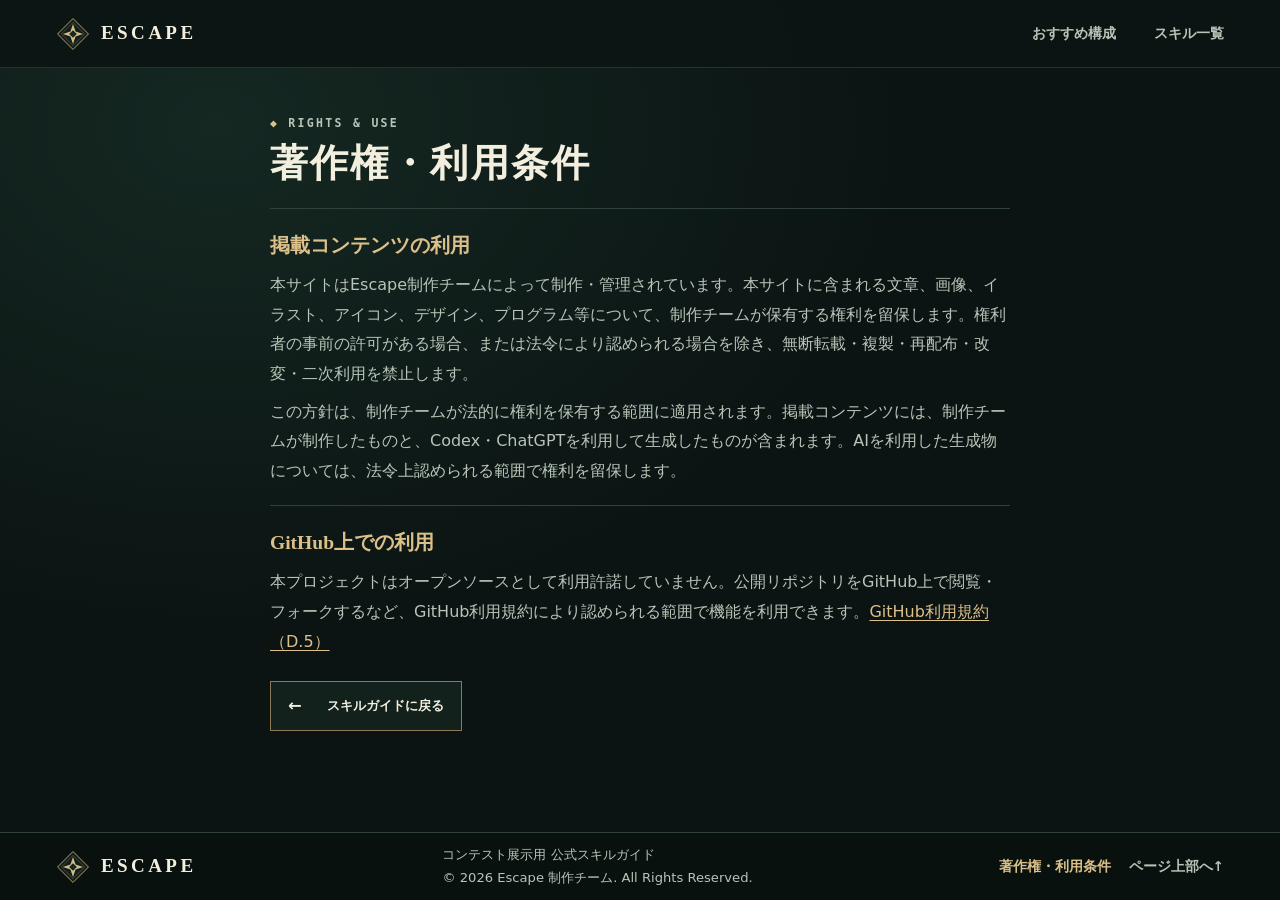
==== terms.html @ 10d90db9 "Add files via upload" ====
<!doctype html>
<html lang="ja">
<head>
  <meta charset="utf-8">
  <meta name="viewport" content="width=device-width, initial-scale=1">
  <meta name="theme-color" content="#0b1413">
  <meta name="description" content="Escape公式スキルガイドの著作権と利用条件。">
  <title>著作権・利用条件 — Escape 公式スキルガイド</title>
  <link rel="icon" href="./assets/crest.svg" type="image/svg+xml">
  <link rel="stylesheet" href="./style.css">
</head>
<body class="terms-page" id="top">
  <a class="skip-link" href="#main">本文へ移動</a>
  <header class="site-header">
    <div class="shell header-inner">
      <a class="brand" href="./index.html" aria-label="Escape 公式スキルガイドへ">
        <img src="./assets/crest.svg" alt="" width="34" height="34"><span>ESCAPE</span>
      </a>
      <nav aria-label="メインナビゲーション">
        <a href="./index.html#builds">おすすめ構成</a>
        <a href="./index.html#skills">スキル一覧</a>
      </nav>
    </div>
  </header>

  <main class="shell guide-section" id="main">
    <article class="terms-content" aria-labelledby="terms-title">
      <header class="section-heading">
        <div>
          <p class="eyebrow"><span aria-hidden="true">◆</span> RIGHTS &amp; USE</p>
          <h1 id="terms-title">著作権・利用条件</h1>
        </div>
      </header>

      <section class="terms-section" aria-labelledby="content-rights">
        <h2 id="content-rights">掲載コンテンツの利用</h2>
        <p>本サイトはEscape制作チームによって制作・管理されています。本サイトに含まれる文章、画像、イラスト、アイコン、デザイン、プログラム等について、制作チームが保有する権利を留保します。権利者の事前の許可がある場合、または法令により認められる場合を除き、無断転載・複製・再配布・改変・二次利用を禁止します。</p>
        <p>この方針は、制作チームが法的に権利を保有する範囲に適用されます。掲載コンテンツには、制作チームが制作したものと、Codex・ChatGPTを利用して生成したものが含まれます。AIを利用した生成物については、法令上認められる範囲で権利を留保します。</p>
      </section>

      <section class="terms-section" aria-labelledby="github-use">
        <h2 id="github-use">GitHub上での利用</h2>
        <p>本プロジェクトはオープンソースとして利用許諾していません。公開リポジトリをGitHub上で閲覧・フォークするなど、GitHub利用規約により認められる範囲で機能を利用できます。<a href="https://docs.github.com/en/site-policy/github-terms/github-terms-of-service#5-license-grant-to-other-users">GitHub利用規約（D.5）</a></p>
      </section>

      <a class="button secondary terms-back" href="./index.html"><span aria-hidden="true">←</span> スキルガイドに戻る</a>
    </article>
  </main>

  <footer class="site-footer">
    <div class="shell footer-inner">
      <div class="brand"><img src="./assets/crest.svg" alt="" width="34" height="34"><span>ESCAPE</span></div>
      <div class="footer-copy">
        <p>コンテスト展示用 公式スキルガイド</p>
        <p>© 2026 Escape 制作チーム. All Rights Reserved.</p>
      </div>
      <nav class="footer-links" aria-label="フッターナビゲーション">
        <a href="./terms.html" aria-current="page">著作権・利用条件</a>
        <a href="#top">ページ上部へ <span aria-hidden="true">↑</span></a>
      </nav>
    </div>
  </footer>
</body>
</html>
---- style.css ----
:root {
  color-scheme: dark;
  --ink: #0b1413;
  --surface: #13201e;
  --surface-dark: #101b19;
  --line: #30413b;
  --text: #f2efdf;
  --muted: #b9c4b8;
  --gold: #dcc08a;
  --mint: #9dd5c4;
  --serif: Georgia, "Yu Mincho", "Hiragino Mincho ProN", serif;
  --sans: system-ui, -apple-system, "Hiragino Sans", "Yu Gothic", Meiryo, sans-serif;
  font-family: var(--sans);
  background: var(--ink);
  color: var(--text);
  scroll-behavior: smooth;
  scroll-padding-top: 88px;
}

*, *::before, *::after { box-sizing: border-box; }
body {
  margin: 0;
  background: radial-gradient(ellipse at 17% 14%, #152822 0%, transparent 43rem), var(--ink);
  line-height: 1.7;
}
h1, h2, h3, p, figure { margin: 0; }
a { color: inherit; text-decoration: none; }
button, input { font: inherit; }
button { cursor: pointer; }
img { display: block; max-width: 100%; }
[hidden] { display: none !important; }
:focus-visible { outline: 2px solid #f5d597; outline-offset: 4px; }
body:has(dialog[open]) { overflow: hidden; }
.shell { width: min(1280px, calc(100% - 112px)); margin-inline: auto; }

.skip-link {
  position: fixed;
  top: 8px;
  left: 8px;
  z-index: 20;
  padding: 8px 16px;
  color: var(--ink);
  background: var(--gold);
  transform: translateY(-150%);
}
.skip-link:focus { transform: none; }
.site-header {
  position: sticky;
  top: 0;
  z-index: 10;
  background: #0b1513f5;
  border-bottom: 1px solid #b1975b37;
}
.header-inner, .footer-inner {
  display: flex;
  justify-content: space-between;
  align-items: center;
  min-height: 67px;
  gap: 20px;
}
.brand {
  display: inline-flex;
  gap: 11px;
  align-items: center;
  font-family: Georgia, serif;
  font-size: 19px;
  font-weight: bold;
  letter-spacing: .18em;
  color: var(--text);
  min-height: 44px;
}
.site-header nav { display: flex; gap: clamp(10px, 3vw, 42px); align-items: center; }
.site-header nav a, .site-footer a {
  display: inline-flex;
  align-items: center;
  min-height: 44px;
  color: var(--muted);
  font-size: .85rem;
  font-weight: 650;
  transition: color .18s;
}
.site-header nav a:hover, .site-footer a:hover { color: var(--gold); }

.hero {
  position: relative;
  display: grid;
  grid-template-columns: 1fr 1fr;
  align-items: center;
  min-height: 550px;
  isolation: isolate;
  border-bottom: 1px solid #a78c5a5c;
}
.hero-copy {
  position: relative;
  z-index: 1;
  padding: clamp(40px, 6vw, 90px) 15px clamp(36px, 4vw, 62px) 0;
  animation: enter .5s ease-out both;
}
.eyebrow {
  display: flex;
  align-items: center;
  gap: 9px;
  font-family: ui-monospace, Consolas, monospace;
  font-weight: 600;
  font-size: .72rem;
  line-height: 1.3;
  letter-spacing: .2em;
  color: var(--muted);
}
.eyebrow span { color: var(--gold); }
.kicker-line { width: 43px; height: 1px; background: #b49562a0; }
.hero h1 {
  margin: 9px 0 5px -.045em;
  font: 400 clamp(5.1rem, 10vw, 10rem)/.95 Georgia, serif;
  text-transform: uppercase;
  letter-spacing: -.045em;
  color: #faedce;
  text-shadow: 0 4px 30px #080f0cbb;
}
.hero-subtitle {
  margin: 14px 0 22px;
  color: var(--gold);
  font-family: var(--serif);
  font-weight: 650;
  font-size: clamp(1.2rem, 2.15vw, 1.65rem);
  letter-spacing: .14em;
}
.hero-subtitle span { margin-right: .18em; font-size: .7em; }
.hero-intro { color: #dce3d6; font-size: clamp(.91rem, 1.45vw, 1.04rem); line-height: 1.9; }
.hero-actions { display: flex; flex-wrap: wrap; gap: 10px; margin: 27px 0 29px; }
.button {
  min-height: 49px;
  display: inline-flex;
  align-items: center;
  gap: clamp(12px, 2vw, 26px);
  justify-content: space-between;
  padding: 10px 17px;
  border: 1px solid #b89f6f;
  font-size: .83rem;
  font-weight: 750;
  transition: background .2s, color .2s, border-color .2s;
}
.button span { font-size: 1.02rem; }
.primary { background: #dfc58f; color: #17211b; }
.primary:hover { background: #f5db9e; }
.secondary { background: #13211c; color: var(--text); border-color: #8c7955; }
.secondary:hover { background: #26352a; border-color: var(--gold); }
.hero-stats { display: flex; gap: clamp(8px, 2.6vw, 35px); color: var(--muted); }
.hero-stats > span { display: flex; align-items: baseline; gap: 7px; font-size: .72rem; white-space: nowrap; }
.hero-stats > span + span { border-left: 1px solid #ab9c663b; padding-left: clamp(8px, 1.6vw, 22px); }
.hero-stats b { font: 400 clamp(1.35rem, 2.5vw, 1.9rem)/1 Georgia, serif; color: #e9d4a5; }
.hero-art {
  position: absolute;
  inset: 0 0 0 43%;
  overflow: hidden;
  z-index: -1;
  background: #163227;
}
.hero-art img { width: 100%; height: 100%; object-fit: cover; object-position: 50% 30%; }
.hero-art::after {
  content: "";
  position: absolute;
  inset: 0;
  background: linear-gradient(90deg, #14251f 0%, #13241ed4 7%, #10201b52 28%, transparent 52%),
              linear-gradient(0deg, #0c1514ec 0%, #0c151400 33%);
}
.art-line { position: absolute; inset: 15px 15px 15px 21%; border: 1px solid #e3cca143; z-index: 1; pointer-events: none; }
.hero-art figcaption {
  position: absolute;
  bottom: 29px;
  right: 31px;
  z-index: 1;
  display: flex;
  align-items: center;
  gap: 11px;
  color: #f6e2b8;
  font: 600 .71rem/1.6 ui-monospace, Consolas, monospace;
  letter-spacing: .16em;
  text-align: left;
}
.hero-art figcaption > span:first-child { font-size: 1.7rem; font-weight: 400; }
.hero-art small { color: #cfdbce; font-size: .61rem; }
.no-script { padding-block: 20px; color: var(--gold); }

.guide-section { padding-block: 48px 43px; }
.section-heading {
  display: flex;
  justify-content: space-between;
  align-items: end;
  gap: 20px;
  margin-bottom: 21px;
}
.section-heading h2, .section-heading h1 {
  font-family: var(--serif);
  font-weight: 700;
  font-size: clamp(1.55rem, 3vw, 2.65rem);
  line-height: 1.25;
  letter-spacing: .055em;
  margin-top: 8px;
}
.section-heading > p, .build-note, .results { color: var(--muted); font-size: .85rem; }
.section-heading > p { padding-bottom: 1px; }
.build-grid { display: grid; grid-template-columns: repeat(3, minmax(0, 1fr)); gap: 14px; }
.build-card, .tactic-card {
  position: relative;
  display: flex;
  flex-direction: column;
  border: 1px solid var(--line);
  padding: clamp(16px, 2.1vw, 28px);
  background: linear-gradient(145deg, #1a2a25, #111b1a 75%);
}
.build-card { border-top-color: var(--build-color); }
.build-index {
  display: flex;
  align-items: center;
  justify-content: space-between;
  color: var(--build-color);
  font: 600 .7rem/1.1 ui-monospace, Consolas, monospace;
  letter-spacing: .18em;
  margin-bottom: 14px;
}
.build-glyph { font: 400 1.75rem/1 Georgia, serif; }
.build-label { color: var(--build-color); font-size: .76rem; font-weight: 700; letter-spacing: .08em; }
.build-card h3, .tactic-card h3 {
  margin: 4px 0 7px;
  font-family: var(--serif);
  font-size: clamp(1.2rem, 2.1vw, 1.6rem);
  letter-spacing: .045em;
}
.build-summary, .tactic-card p { color: #d4ded3; font-size: .89rem; line-height: 1.75; }
.skill-links {
  list-style: none;
  padding: 0;
  margin: 15px 0;
  display: grid;
  grid-template-columns: repeat(2, minmax(0, 1fr));
  gap: 6px;
}
.skill-link {
  display: flex;
  align-items: center;
  gap: 6px;
  height: 100%;
  min-height: 44px;
  padding: 4px 5px;
  background: #0c1715;
  border: 1px solid #34453c;
  font-size: .76rem;
  line-height: 1.3;
  font-weight: 650;
  transition: background .18s, border-color .18s;
}
.skill-link:hover { border-color: #aa986b; background: #202d25; }
.skill-icon {
  --accent: var(--gold);
  display: grid;
  place-items: center;
  width: 48px;
  height: 48px;
  flex: none;
  border: 1px solid #43524a;
  border-color: color-mix(in srgb, var(--accent), #23362d 64%);
  background: radial-gradient(ellipse, color-mix(in srgb, var(--accent) 20%, #111b18), #0b1412 80%);
}
.skill-icon img { width: 32px; height: 32px; object-fit: contain; image-rendering: pixelated; }
.skill-link .skill-icon { width: 24px; height: 24px; border: 0; }
.skill-link img { width: 18px; height: 18px; }
.build-tactic {
  margin-top: auto;
  border-top: 1px solid var(--line);
  padding-top: 12px;
  color: var(--muted);
  font-size: .82rem;
}
.build-note { margin-top: 13px; }

.catalog-section, .tactics-section { border-top: 1px solid var(--line); }
.game-rules {
  border: 1px solid var(--line);
  background: #101a18;
  margin-bottom: 17px;
  font-size: .85rem;
  color: var(--muted);
}
.game-rules summary {
  min-height: 45px;
  padding: 10px 13px;
  color: var(--text);
  cursor: pointer;
}
.game-rules summary::marker { color: var(--gold); }
.game-rules ul { margin: 0 14px 13px; padding-left: 21px; }
.game-rules li + li { margin-top: 4px; }
kbd {
  display: inline-block;
  min-width: 1.65em;
  padding: 0 .2em;
  text-align: center;
  color: #f0d49b;
  border: 1px solid #7e704f;
  border-radius: 3px;
}
.catalog-controls { display: flex; justify-content: space-between; align-items: center; gap: 13px; margin-bottom: 15px; }
.filters { display: flex; flex-wrap: wrap; gap: 6px; }
.filters button {
  min-height: 44px;
  padding: 7px 13px;
  border: 1px solid #42534b;
  color: var(--text);
  background: var(--surface-dark);
  font-size: .82rem;
  font-weight: 700;
}
.filters button:hover { border-color: var(--gold); }
.filters button[aria-pressed="true"] { background: #ddc28b; color: #17211b; border-color: #ddc28b; }
.filters button span { margin-left: 4px; font: 600 .72rem ui-monospace, Consolas, monospace; }
.skill-grid { display: grid; grid-template-columns: repeat(4, minmax(0, 1fr)); gap: 12px; }
.skill-card {
  display: flex;
  flex-direction: column;
  position: relative;
  min-height: 176px;
  padding: 15px 15px 29px;
  background: linear-gradient(155deg, #172621, #101a18 74%);
  border: 1px solid var(--line);
  border-top-color: color-mix(in srgb, var(--accent), #314039 47%);
  transition: border-color .18s, background .18s, transform .18s;
}
.skill-card:hover { border-color: var(--accent); background: #1c2a25; transform: translateY(-2px); }
.skill-card-top { display: flex; justify-content: space-between; align-items: start; margin-bottom: 10px; }
.skill-number { color: #9cafa2; font: 500 .69rem ui-monospace, Consolas, monospace; letter-spacing: .1em; }
.skill-tags { display: flex; gap: 6px; flex-wrap: wrap; align-items: center; }
.type-tag, .role-tag { font-size: .65rem; line-height: 1.35; font-weight: 750; }
.type-tag { padding: 3px 6px; border: 1px solid currentColor; }
.type-tag.active { color: #a9d9e4; background: #1b3438; }
.type-tag.passive { color: #ecd19a; background: #342d20; }
.role-tag { color: var(--muted); }
.skill-card h3 { font-size: 1.08rem; line-height: 1.35; margin: 8px 0 4px; }
.skill-card p { color: var(--muted); font-size: .8rem; line-height: 1.6; }
.card-arrow { position: absolute; right: 12px; bottom: 6px; color: var(--gold); }

.tactics-grid { display: grid; grid-template-columns: repeat(2, minmax(0, 1fr)); gap: 14px; }
.tactic-card .skill-links { display: flex; flex-wrap: wrap; margin: 0 0 9px; }
.tactic-card .skill-link { padding-inline: 8px; }
.site-footer { border-top: 1px solid var(--line); background: #09110f; }
.footer-inner { flex-wrap: wrap; padding-block: 11px; }
.site-footer p { color: var(--muted); font-size: .82rem; }
.footer-links { display: flex; flex-wrap: wrap; gap: 0 18px; }
.footer-links a[aria-current="page"] { color: var(--gold); }

.terms-page { display: flex; flex-direction: column; min-height: 100vh; }
.terms-page main { flex: 1; }
.terms-content { max-width: 740px; margin-inline: auto; }
.terms-section {
  padding-block: 20px;
  border-top: 1px solid var(--line);
}
.terms-section h2 { color: var(--gold); font-family: var(--serif); font-size: 1.22rem; }
.terms-section p { margin-top: 8px; color: var(--muted); line-height: 1.85; }
.terms-section a { color: var(--gold); text-decoration: underline; text-underline-offset: .18em; }
.terms-back { margin-top: 5px; }

dialog {
  width: min(610px, calc(100% - 30px));
  max-width: none;
  max-height: min(90dvh, 900px);
  padding: 0;
  border: 1px solid #a28a5d;
  color: var(--text);
  background: #12201c;
  box-shadow: 0 18px 65px #0009;
  overscroll-behavior: contain;
}
dialog::backdrop { background: #030908d9; }
dialog[open] { animation: enter .18s ease-out both; }
.detail-shell { padding: 0 clamp(14px, 4vw, 34px) 23px; }
.detail-top {
  display: flex;
  align-items: center;
  justify-content: space-between;
  gap: 12px;
  position: sticky;
  top: 0;
  z-index: 1;
  background: #12201c;
  border-bottom: 1px solid var(--line);
  padding: 9px 0;
}
.close-detail {
  min-height: 44px;
  padding: 4px 10px;
  background: #1c2d26;
  border: 1px solid #617267;
  color: var(--text);
  font-size: .83rem;
}
.close-detail span { color: var(--gold); font-size: 1.15rem; margin-left: 3px; }
.close-detail:hover { border-color: var(--gold); }
.detail-heading { display: flex; align-items: center; gap: 14px; margin: 19px 0 14px; }
.detail-heading .skill-icon { width: 70px; height: 70px; }
.detail-heading .skill-icon img { width: 44px; height: 44px; }
.detail-heading h2 { margin: 4px 0 0; font-family: var(--serif); font-size: clamp(1.35rem, 4.8vw, 2rem); line-height: 1.25; }
.detail-game-id { font-size: .75rem; color: var(--muted); letter-spacing: .08em; }
.detail-section { margin: 12px 0; }
.detail-section h3, .detail-tip h3, .stat-table caption { color: var(--gold); font-size: .86rem; font-weight: 750; }
.detail-section p, .detail-tip p { font-size: .89rem; line-height: 1.7; color: #dae3d8; margin-top: 3px; }
.stat-table { width: 100%; border-collapse: collapse; font-size: .82rem; text-align: left; }
.stat-table caption { text-align: left; padding: 3px 0 6px; }
.stat-table th, .stat-table td { padding: 5px clamp(5px, 1.7vw, 13px); border-bottom: 1px solid var(--line); }
.stat-table thead th { color: #d5e4d9; background: #25372e; }
.stat-table tbody th { font-weight: 650; color: var(--muted); white-space: nowrap; }
.stat-table tbody tr:nth-child(even) { background: #172923; }
.stat-note { margin-top: 6px; color: var(--muted); font-size: .73rem; }
.detail-tip { margin-top: 15px; padding: 8px 11px; border-left: 2px solid #c6a66d; background: #203027; }

@keyframes enter { from { opacity: 0; transform: translateY(5px); } to { opacity: 1; transform: translateY(0); } }

@media (max-width: 1050px) {
  .shell { width: calc(100% - 64px); }
  .hero { min-height: 505px; }
  .hero h1 { font-size: clamp(5rem, 11.2vw, 7rem); }
}
@media (max-width: 880px) {
  .skill-grid { grid-template-columns: repeat(3, minmax(0, 1fr)); }
  .build-card { padding-inline: 12px; }
  .skill-links { grid-template-columns: 1fr; }
}
@media (max-width: 680px) {
  :root { scroll-padding-top: 68px; }
  .shell { width: calc(100% - 32px); }
  .header-inner { min-height: 56px; gap: 7px; }
  .brand { gap: 6px; font-size: .92rem; }
  .brand img { width: 27px; height: 27px; }
  .site-header nav { gap: 10px; }
  .site-header nav a { font-size: .72rem; }
  .hero { display: flex; align-items: end; min-height: 470px; }
  .hero-copy { width: 100%; padding: 102px 3px 22px; }
  .hero h1 { font-size: clamp(3.6rem, 15vw, 6.3rem); }
  .hero-subtitle { margin: 10px 0 13px; }
  .hero-intro { font-size: .88rem; line-height: 1.7; }
  .hero-actions { margin: 18px 0 21px; gap: 7px; }
  .button { min-height: 45px; gap: 8px; padding-inline: 9px; font-size: .76rem; }
  .hero-art { inset: 0 -16px 0 0; }
  .hero-art img { object-position: 50% 23%; }
  .hero-art::after {
    background: linear-gradient(0deg, #0b1513 1%, #0b1513f5 22%, #0b1513d9 45%, #0b151370 70%, #0b151315 100%),
                linear-gradient(90deg, #0b1513c4, transparent 80%);
  }
  .art-line { inset: 10px 10px 12px 0; border-left: 0; }
  .hero-art figcaption { bottom: auto; top: 17px; right: 18px; font-size: .61rem; text-shadow: 0 1px 8px #000; }
  .hero-art small { display: none; }
  .hero-stats { gap: 7px; }
  .hero-stats > span { gap: 4px; font-size: .65rem; }
  .hero-stats > span + span { padding-left: 7px; }
  .guide-section { padding-block: 32px 29px; }
  .section-heading { flex-direction: column; align-items: start; gap: 8px; margin-bottom: 15px; }
  .build-grid, .tactics-grid { grid-template-columns: 1fr; gap: 11px; }
  .build-card { padding: 15px; }
  .build-index { margin-bottom: 7px; }
  .skill-links { grid-template-columns: repeat(2, minmax(0, 1fr)); }
  .catalog-controls { flex-direction: column; align-items: start; gap: 7px; }
  .filters { gap: 5px; }
  .filters button { padding-inline: 7px; font-size: .73rem; }
  .filters button span { margin-left: 2px; }
  .skill-grid { grid-template-columns: repeat(2, minmax(0, 1fr)); gap: 8px; }
  .skill-card { padding: 11px 9px 24px; min-height: 164px; }
  .skill-card h3 { font-size: .94rem; }
  .skill-card p { font-size: .75rem; }
  .skill-card .skill-tags { gap: 4px; }
  .type-tag, .role-tag { font-size: .6rem; }
  .footer-inner { gap: 2px 10px; }
  .footer-copy { flex-basis: 100%; }
}
@media (prefers-reduced-motion: reduce) {
  *, *::before, *::after { scroll-behavior: auto !important; animation: none !important; transition: none !important; }
}
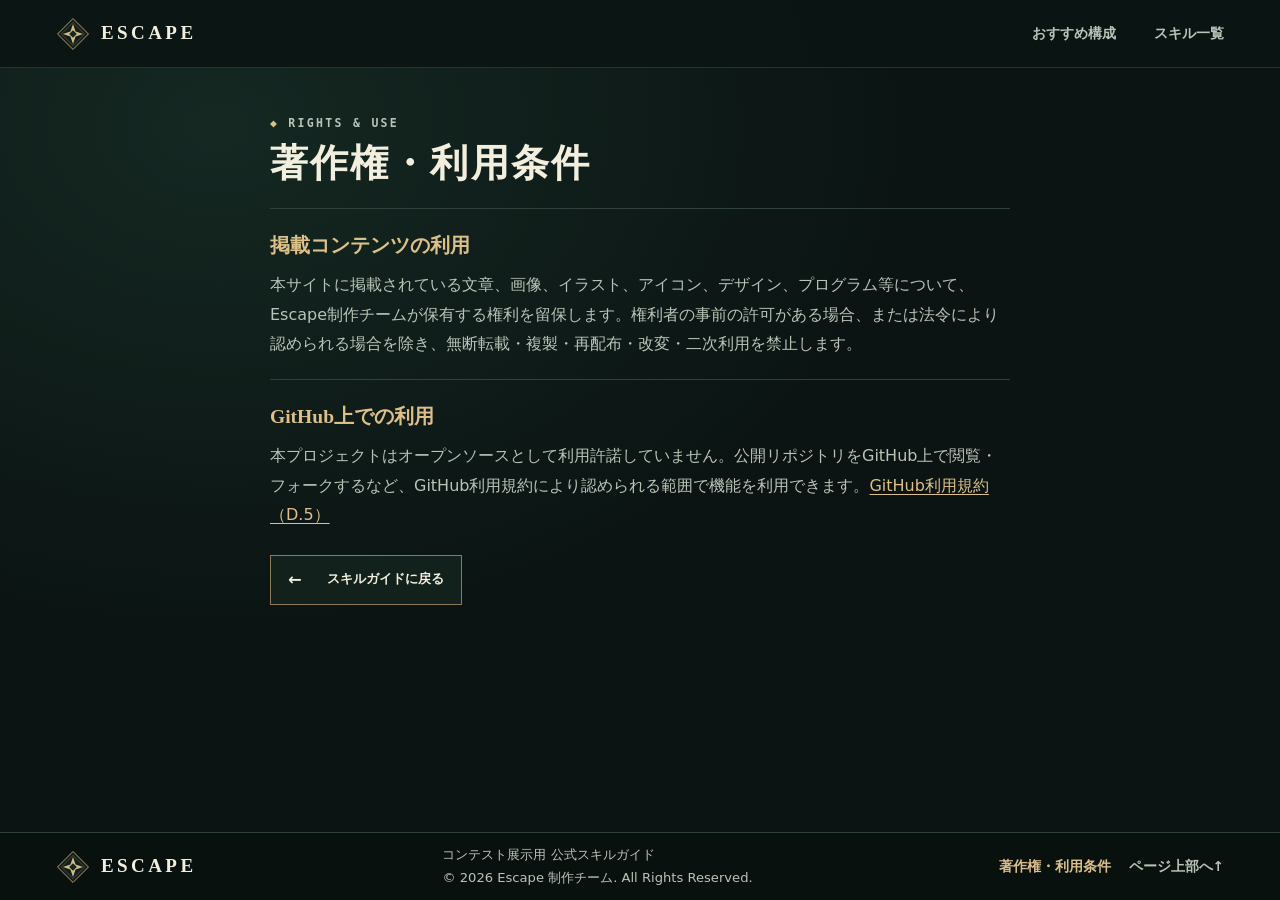
==== commit d953828c: "Add files via upload" ====
--- a/terms.html
+++ b/terms.html
@@ -34,8 +34,7 @@
 
       <section class="terms-section" aria-labelledby="content-rights">
         <h2 id="content-rights">掲載コンテンツの利用</h2>
-        <p>本サイトはEscape制作チームによって制作・管理されています。本サイトに含まれる文章、画像、イラスト、アイコン、デザイン、プログラム等について、制作チームが保有する権利を留保します。権利者の事前の許可がある場合、または法令により認められる場合を除き、無断転載・複製・再配布・改変・二次利用を禁止します。</p>
-        <p>この方針は、制作チームが法的に権利を保有する範囲に適用されます。掲載コンテンツには、制作チームが制作したものと、Codex・ChatGPTを利用して生成したものが含まれます。AIを利用した生成物については、法令上認められる範囲で権利を留保します。</p>
+        <p>本サイトに掲載されている文章、画像、イラスト、アイコン、デザイン、プログラム等について、Escape制作チームが保有する権利を留保します。権利者の事前の許可がある場合、または法令により認められる場合を除き、無断転載・複製・再配布・改変・二次利用を禁止します。</p>
       </section>
 
       <section class="terms-section" aria-labelledby="github-use">
